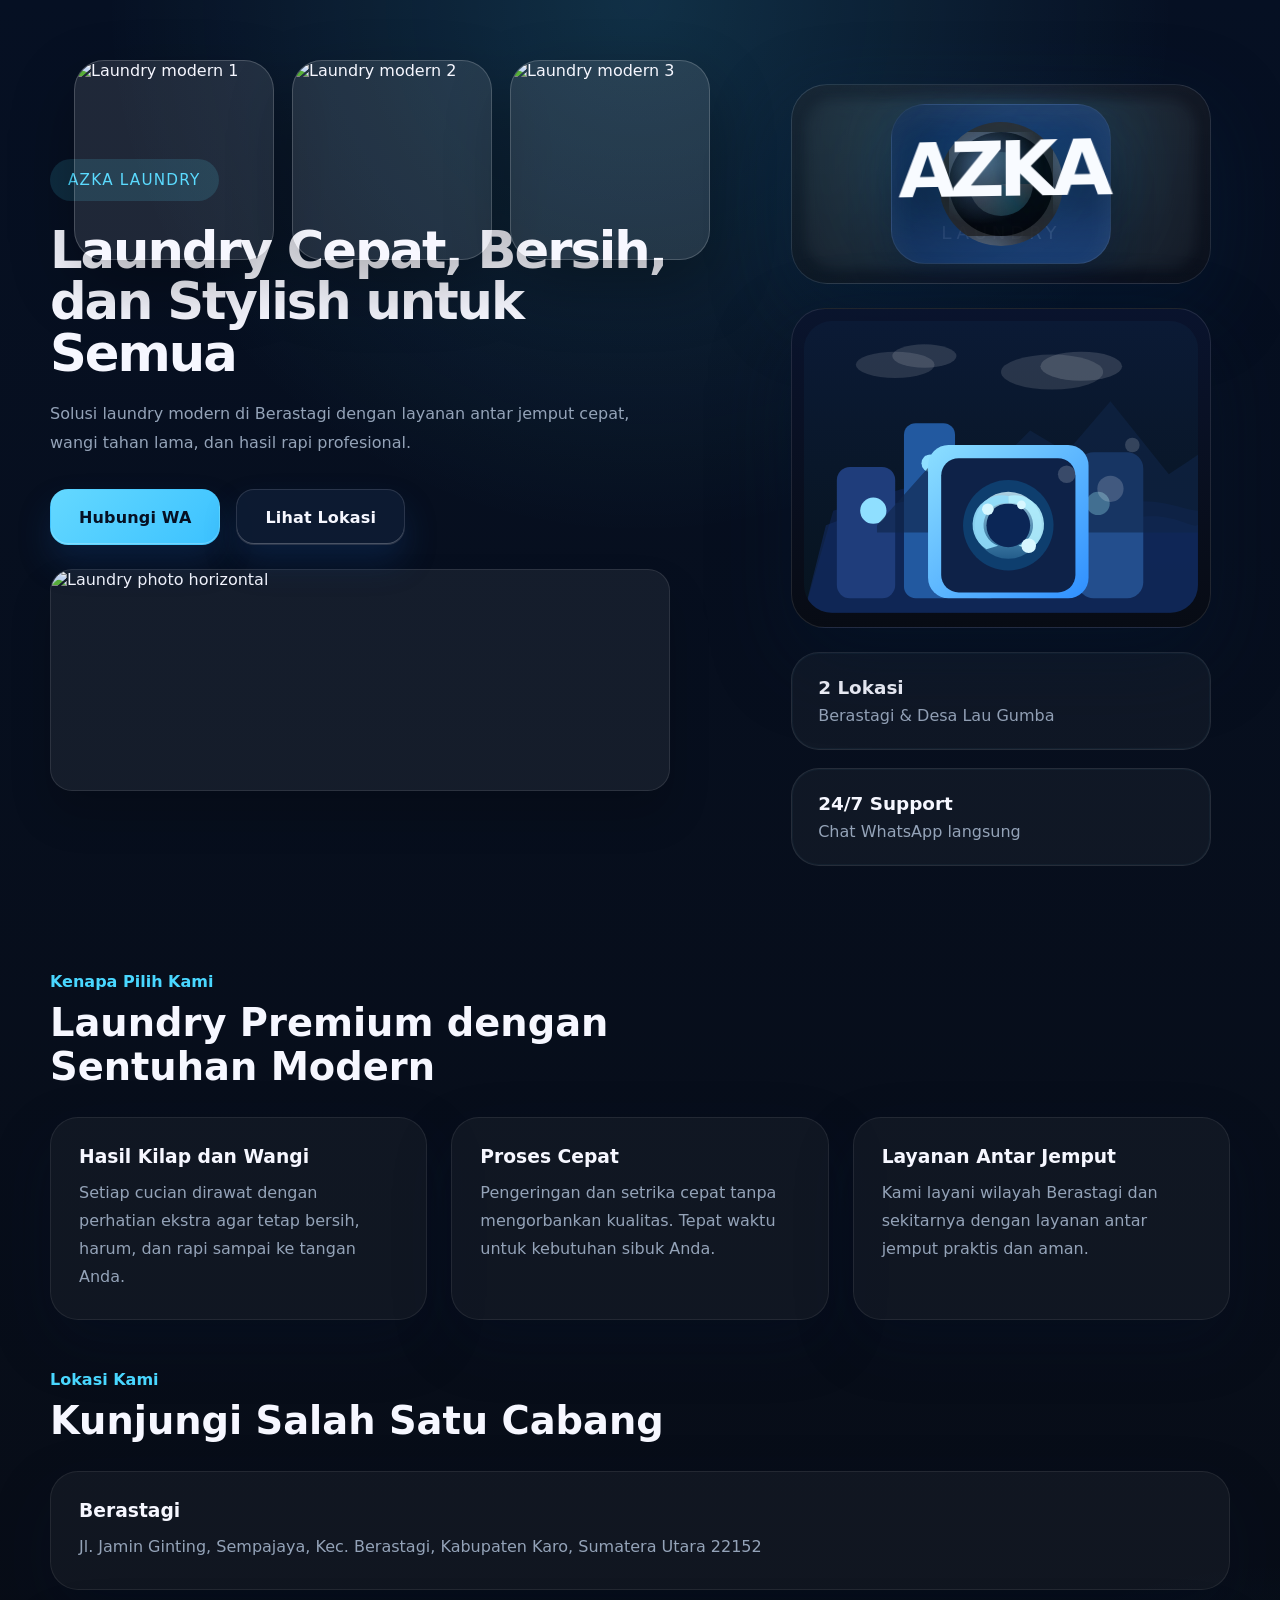
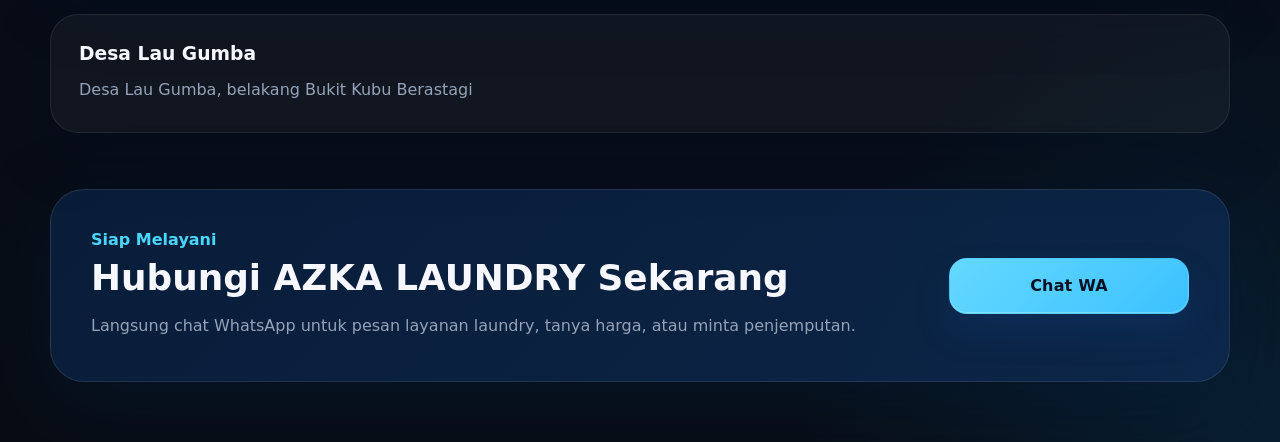
==== index.html @ 514973e2 "Add files via upload" ====
<!DOCTYPE html>
<html lang="id">
<head>
  <meta charset="UTF-8" />
  <meta name="viewport" content="width=device-width, initial-scale=1.0" />
  <title>AZKA LAUNDRY</title>
  <link rel="stylesheet" href="styles.css" />
</head>
<body>
  <div class="page-shell">
    <header class="hero">
      <div class="hero-gallery">
        <div class="hero-image-card"><img src="https://imagizer.imageshack.com/img921/287/MoQS7V.png" alt="Laundry modern 1" /></div>
        <div class="hero-image-card"><img src="https://imagizer.imageshack.com/img922/8154/71QKGh.png" alt="Laundry modern 2" /></div>
        <div class="hero-image-card"><img src="https://imagizer.imageshack.com/img924/463/6FRVJ6.png" alt="Laundry modern 3" /></div>
      </div>
      <div class="hero-grid">
        <div class="hero-copy">
          <div class="badge">AZKA LAUNDRY</div>
          <h1>Laundry Cepat, Bersih, dan Stylish untuk Semua</h1>
          <p>Solusi laundry modern di Berastagi dengan layanan antar jemput cepat, wangi tahan lama, dan hasil rapi profesional.</p>
          <div class="hero-actions">
            <a class="btn btn-primary btn-3d" href="https://wa.me/6282171136674?text=Halo%20AZKA%20Laundry,%20saya%20ingin%20tanya%20tentang%20layanan%20laundry." target="_blank" rel="noreferrer">Hubungi WA</a>
            <a class="btn btn-secondary btn-3d" href="#lokasi">Lihat Lokasi</a>
          </div>
          <div class="hero-photo-strip">
            <div class="photo-card photo-card-wide"><img src="https://imagizer.imageshack.com/img923/2279/nuAfFL.png" alt="Laundry photo horizontal" /></div>
          </div>
        </div>
        <div class="hero-visual">
          <div class="logo-card">
            <div class="logo-background">
              <div class="machine-front"></div>
              <div class="machine-window">
                <div class="machine-spin"></div>
              </div>
            </div>
            <div class="logo-3d">AZKA</div>
            <div class="logo-subtitle">LAUNDRY</div>
          </div>

          <div class="hero-artboard">
            <svg class="hero-illustration" viewBox="0 0 540 400" aria-labelledby="ilustrasiTitle" role="img">
              <title id="ilustrasiTitle">Ilustrasi laundry modern dengan kota Berastagi</title>
              <defs>
                <linearGradient id="skyGradient" x1="0" y1="0" x2="0" y2="1">
                  <stop offset="0%" stop-color="#0b1a35" />
                  <stop offset="100%" stop-color="#07141f" />
                </linearGradient>
                <linearGradient id="washerGradient" x1="0" y1="0" x2="1" y2="1">
                  <stop offset="0%" stop-color="#8cdfff" />
                  <stop offset="100%" stop-color="#2f8fff" />
                </linearGradient>
                <linearGradient id="windowGlow" x1="0" y1="0" x2="0" y2="1">
                  <stop offset="0%" stop-color="#d8f7ff" stop-opacity="0.8" />
                  <stop offset="100%" stop-color="#7ad9ff" stop-opacity="0.2" />
                </linearGradient>
              </defs>
              <rect x="0" y="0" width="540" height="400" rx="30" fill="url(#skyGradient)" />
              <g filter="url(#blur)">
                <path d="M40 260 C110 240 170 210 240 220 C310 230 360 260 430 250 C490 240 520 260 540 260 L540 400 L0 400 Z" fill="rgba(14, 34, 76, 0.75)" />
                <path d="M30 280 C110 250 190 230 260 240 C330 250 390 280 452 270 C504 260 530 285 540 280 L540 400 L0 400 Z" fill="rgba(20, 46, 103, 0.55)" />
              </g>
              <g transform="translate(45 140)">
                <rect x="0" y="60" width="80" height="180" rx="18" fill="#1f3d7b" />
                <rect x="92" y="0" width="70" height="240" rx="16" fill="#2259a0" />
                <rect x="178" y="40" width="48" height="200" rx="16" fill="#1d4e92" />
                <rect x="240" y="90" width="78" height="150" rx="20" fill="#172f6d" />
                <rect x="330" y="40" width="90" height="200" rx="22" fill="#234e8d" />
                <circle cx="50" cy="120" r="18" fill="#8fdfff" />
                <circle cx="128" cy="55" r="12" fill="#8fdfff" />
                <circle cx="196" cy="95" r="14" fill="#8fdfff" />
                <circle cx="358" cy="110" r="16" fill="#8fdfff" />
              </g>
              <g transform="translate(100 70)">
                <path d="M0 210 L80 120 L130 160 L210 80 L260 110 L320 40 L400 140 L460 100 L540 160 L540 220 L0 220 Z" fill="#0f2649" opacity="0.6" />
              </g>
              <g class="washer-group" transform="translate(170 170)">
                <rect x="0" y="0" width="220" height="210" rx="28" fill="url(#washerGradient)" />
                <rect x="18" y="18" width="184" height="184" rx="24" fill="#0e2248" />
                <circle cx="110" cy="110" r="62" fill="#0e3e6e" />
                <circle cx="110" cy="110" r="46" fill="url(#windowGlow)" />
                <circle cx="110" cy="110" r="30" fill="#0b2656" />
                <path d="M110 80 A30 30 0 0 1 124 138 L140 143 A40 40 0 0 0 110 70 Z" fill="#b2f0ff" opacity="0.9" />
                <path d="M110 80 A30 30 0 0 0 96 138 L80 143 A40 40 0 0 1 110 70 Z" fill="#93defc" opacity="0.9" />
                <circle cx="82" cy="88" r="8" fill="#d8f7ff" />
                <circle cx="138" cy="138" r="10" fill="#d8f7ff" />
                <circle cx="128" cy="82" r="6" fill="#d8f7ff" />
              </g>
              <g class="bubble-group">
                <circle cx="420" cy="230" r="18" fill="rgba(255,255,255,0.18)" />
                <circle cx="360" cy="210" r="12" fill="rgba(255,255,255,0.18)" />
                <circle cx="450" cy="170" r="10" fill="rgba(255,255,255,0.16)" />
              </g>
              <g class="cloud-group">
                <ellipse cx="340" cy="70" rx="70" ry="24" fill="rgba(255,255,255,0.12)" />
                <ellipse cx="380" cy="62" rx="56" ry="20" fill="rgba(255,255,255,0.14)" />
                <ellipse cx="125" cy="60" rx="54" ry="18" fill="rgba(255,255,255,0.12)" />
                <ellipse cx="165" cy="48" rx="44" ry="16" fill="rgba(255,255,255,0.13)" />
              </g>
            </svg>
          </div>

          <div class="hero-stats">
            <div>
              <h3>2 Lokasi</h3>
              <p>Berastagi & Desa Lau Gumba</p>
            </div>
            <div>
              <h3>24/7 Support</h3>
              <p>Chat WhatsApp langsung</p>
            </div>
          </div>
        </div>
      </div>
    </header>

    <section class="features">
      <div class="section-heading">
        <span>Kenapa Pilih Kami</span>
        <h2>Laundry Premium dengan Sentuhan Modern</h2>
      </div>
      <div class="feature-grid">
        <article class="feature-card">
          <h3>Hasil Kilap dan Wangi</h3>
          <p>Setiap cucian dirawat dengan perhatian ekstra agar tetap bersih, harum, dan rapi sampai ke tangan Anda.</p>
        </article>
        <article class="feature-card">
          <h3>Proses Cepat</h3>
          <p>Pengeringan dan setrika cepat tanpa mengorbankan kualitas. Tepat waktu untuk kebutuhan sibuk Anda.</p>
        </article>
        <article class="feature-card">
          <h3>Layanan Antar Jemput</h3>
          <p>Kami layani wilayah Berastagi dan sekitarnya dengan layanan antar jemput praktis dan aman.</p>
        </article>
      </div>
    </section>

    <section class="locations" id="lokasi">
      <div class="section-heading">
        <span>Lokasi Kami</span>
        <h2>Kunjungi Salah Satu Cabang</h2>
      </div>
      <div class="location-grid">
        <div class="location-card">
          <h3>Berastagi</h3>
          <p>Jl. Jamin Ginting, Sempajaya, Kec. Berastagi, Kabupaten Karo, Sumatera Utara 22152</p>
        </div>
        <div class="location-card">
          <h3>Desa Lau Gumba</h3>
          <p>Desa Lau Gumba, belakang Bukit Kubu Berastagi</p>
        </div>
      </div>
    </section>

    <section class="contact-panel">
      <div class="contact-copy">
        <span>Siap Melayani</span>
        <h2>Hubungi AZKA LAUNDRY Sekarang</h2>
        <p>Langsung chat WhatsApp untuk pesan layanan laundry, tanya harga, atau minta penjemputan.</p>
      </div>
      <a class="btn btn-primary btn-3d btn-large" href="https://wa.me/6282171136674?text=Halo%20AZKA%20Laundry,%20saya%20ingin%20pesan%20layanan%20laundry." target="_blank" rel="noreferrer">Chat WA</a>
    </section>
  </div>
</body>
</html>
---- styles.css ----
:root {
  color-scheme: dark;
  --bg: #080c14;
  --surface: rgba(18, 26, 40, 0.96);
  --surface-strong: #101828;
  --border: rgba(255, 255, 255, 0.08);
  --text: #f6f7ff;
  --muted: #94a3b8;
  --accent: #49d7ff;
  --accent-strong: #64d8ff;
  --accent-soft: rgba(73, 215, 255, 0.16);
  --shadow: 0 25px 80px rgba(3, 34, 66, 0.35);
}

* {
  box-sizing: border-box;
}

html, body {
  margin: 0;
  min-height: 100%;
  font-family: Inter, system-ui, -apple-system, BlinkMacSystemFont, "Segoe UI", sans-serif;
  background: radial-gradient(circle at top, rgba(73, 215, 255, 0.16), transparent 25%),
    radial-gradient(circle at bottom right, rgba(9, 166, 255, 0.12), transparent 20%),
    linear-gradient(180deg, #061023 0%, #080c14 100%);
  color: var(--text);
  position: relative;
  overflow-x: hidden;
}

body::before {
  content: "";
  position: fixed;
  inset: 0;
  background: radial-gradient(circle at 20% 20%, rgba(82, 195, 255, 0.18), transparent 22%),
    radial-gradient(circle at 80% 15%, rgba(78, 153, 255, 0.12), transparent 18%),
    radial-gradient(circle at 50% 70%, rgba(58, 132, 255, 0.14), transparent 24%);
  opacity: 0.9;
  pointer-events: none;
  animation: backgroundGlow 18s linear infinite;
  z-index: -1;
}

body::after {
  content: "";
  position: fixed;
  inset: 0;
  background-image: radial-gradient(circle at 25% 30%, rgba(255, 255, 255, 0.04), transparent 10%),
    radial-gradient(circle at 70% 40%, rgba(255, 255, 255, 0.03), transparent 9%),
    radial-gradient(circle at 35% 75%, rgba(255, 255, 255, 0.05), transparent 12%);
  opacity: 0.7;
  pointer-events: none;
  animation: backgroundDrift 25s ease-in-out infinite;
  z-index: -1;
}

button, a {
  font: inherit;
}

a {
  text-decoration: none;
}

.page-shell {
  width: min(1180px, calc(100% - 40px));
  margin: 0 auto;
  padding: 36px 0 60px;
}

.hero {
  padding: 48px 0 56px;
  position: relative;
}


.hero-image-card {
  width: 200px;
  aspect-ratio: 1 / 1;
  border-radius: 30px;
  overflow: hidden;
  border: 1px solid rgba(255, 255, 255, 0.18);
  background: rgba(255, 255, 255, 0.1);
  box-shadow: 0 26px 64px rgba(0, 0, 0, 0.30);
}

.hero-image-card img {
  width: 100%;
  height: 100%;
  object-fit: cover;
  display: block;
}

.hero-gallery {
  position: absolute;
  top: 24px;
  left: 24px;
  display: grid;
  grid-template-columns: repeat(3, minmax(0, 200px));
  gap: 18px;
  z-index: 1;
}

.hero-grid {
  display: grid;
  grid-template-columns: minmax(0, 1.2fr) minmax(320px, 0.8fr);
  gap: 36px;
  align-items: center;
}

.hero-copy {
  max-width: 620px;
}

.badge {
  display: inline-flex;
  align-items: center;
  gap: 10px;
  padding: 12px 18px;
  border-radius: 999px;
  background: rgba(73, 215, 255, 0.14);
  color: var(--accent);
  font-size: 0.95rem;
  letter-spacing: 0.08em;
  text-transform: uppercase;
}

.hero-copy h1 {
  margin: 24px 0 20px;
  font-size: clamp(2.4rem, 4vw, 4.2rem);
  line-height: 1.01;
  letter-spacing: -0.04em;
}

.hero-copy p {
  margin: 0;
  max-width: 42rem;
  line-height: 1.8;
  color: var(--muted);
}

.hero-actions {
  display: flex;
  flex-wrap: wrap;
  gap: 16px;
  margin-top: 32px;
}

.hero-photo-strip {
  display: grid;
  grid-template-columns: 1fr;
  margin-top: 24px;
}

.photo-card {
  border-radius: 22px;
  overflow: hidden;
  background: rgba(255, 255, 255, 0.06);
  border: 1px solid rgba(255, 255, 255, 0.1);
  box-shadow: 0 24px 40px rgba(0, 0, 0, 0.18);
}

.photo-card img {
  width: 100%;
  height: 220px;
  object-fit: cover;
  display: block;
}

.photo-card-wide {
  width: 100%;
}

.btn {
  display: inline-flex;
  align-items: center;
  justify-content: center;
  min-height: 56px;
  padding: 0 28px;
  border-radius: 18px;
  border: 1px solid transparent;
  font-size: 1rem;
  font-weight: 700;
  letter-spacing: 0.01em;
  transition: transform 180ms ease, box-shadow 180ms ease, background 180ms ease, border-color 180ms ease;
}

.btn-3d {
  position: relative;
  background: linear-gradient(135deg, rgba(73, 215, 255, 0.98), rgba(34, 171, 255, 0.92));
  color: #061023;
  box-shadow: 0 18px 32px rgba(16, 63, 125, 0.3), inset 0 -1px 0 rgba(255, 255, 255, 0.25);
}

.btn-3d::after {
  content: "";
  position: absolute;
  inset: 0;
  border-radius: inherit;
  transform: translateY(6px);
  background: rgba(5, 29, 57, 0.4);
  z-index: -1;
}

.btn:hover {
  transform: translateY(-2px);
}

.btn-primary {
  background: linear-gradient(135deg, #64d8ff, #3cc2ff);
  color: #061023;
}

.btn-secondary {
  background: rgba(15, 29, 54, 0.85);
  color: var(--text);
  border-color: rgba(255, 255, 255, 0.12);
}

.btn-large {
  min-width: 240px;
}

.hero-visual {
  display: grid;
  gap: 24px;
  justify-items: center;
}

.hero-artboard {
  width: min(100%, 420px);
  min-height: 320px;
  padding: 12px;
  border-radius: 34px;
  background: linear-gradient(180deg, rgba(10, 20, 46, 0.96), rgba(8, 12, 20, 0.96));
  border: 1px solid rgba(255, 255, 255, 0.1);
  box-shadow: 0 32px 80px rgba(2, 22, 50, 0.35);
  position: relative;
  overflow: hidden;
}

.hero-illustration {
  width: 100%;
  height: auto;
  display: block;
  border-radius: 28px;
}

.washer-group {
  animation: washerPulse 2.4s ease-in-out infinite;
  transform-origin: center;
}

.bubble-group {
  animation: bubbleFloat 6s ease-in-out infinite;
}

.cloud-group {
  animation: cloudDrift 12s ease-in-out infinite;
}

@keyframes washerPulse {
  0%, 100% { transform: scale(1); }
  50% { transform: scale(1.02); }
}

@keyframes bubbleFloat {
  0%, 100% { transform: translateY(0); opacity: 0.95; }
  50% { transform: translateY(-10px); opacity: 0.7; }
}

@keyframes cloudDrift {
  0% { transform: translateX(0); }
  50% { transform: translateX(16px); }
  100% { transform: translateX(0); }
}

@keyframes backgroundGlow {
  0%, 100% {
    opacity: 0.9;
    transform: scale(1);
  }
  50% {
    opacity: 0.82;
    transform: scale(1.02);
  }
}

@keyframes backgroundDrift {
  0%, 100% {
    transform: translate(0, 0);
  }
  50% {
    transform: translate(-10px, 12px);
  }
}

  .city-scene {
  height: 110px;
  bottom: 144px;
  display: grid;
  align-items: flex-end;
  gap: 12px;
}

.city-building {
  border-radius: 18px 18px 4px 4px;
  background: linear-gradient(180deg, rgba(73, 215, 255, 0.2), rgba(255, 255, 255, 0.08));
  position: relative;
}

.building-1 {
  width: 24%;
  height: 72%;
}

.building-2 {
  width: 18%;
  height: 84%;
}

.building-3 {
  width: 28%;
  height: 62%;
}

.mountain {
  position: absolute;
  left: 10%;
  bottom: -4px;
  width: 80%;
  height: 40px;
  background: radial-gradient(circle at 50% 20%, rgba(66, 95, 210, 0.28), transparent 55%);
  border-radius: 50% 50% 0 0;
}

.cloud {
  position: absolute;
  top: 12px;
  width: 60px;
  height: 30px;
  border-radius: 999px;
  background: rgba(255, 255, 255, 0.12);
  backdrop-filter: blur(6px);
}

.cloud-1 {
  left: 12%;
  animation: floatCloud 10s ease-in-out infinite;
}

.cloud-2 {
  right: 14%;
  width: 72px;
  height: 38px;
  animation: floatCloud 8s ease-in-out infinite reverse;
}

.laundry-room {
  position: absolute;
  inset: auto 18px 18px 18px;
  background: rgba(255, 255, 255, 0.04);
  border: 1px solid rgba(255, 255, 255, 0.08);
  border-radius: 28px;
  padding: 22px;
  box-shadow: inset 0 0 0 1px rgba(73, 215, 255, 0.04);
}

.washer {
  position: relative;
  width: 180px;
  height: 180px;
  margin: 0 auto;
  border-radius: 30px;
  background: linear-gradient(145deg, rgba(68, 152, 255, 0.18), rgba(41, 88, 183, 0.24));
  border: 1px solid rgba(255, 255, 255, 0.12);
  box-shadow: 0 18px 40px rgba(4, 35, 76, 0.3);
}

.washer::before {
  content: "";
  position: absolute;
  inset: 16px;
  border-radius: 28px;
  background: rgba(255, 255, 255, 0.05);
}

.washer-window {
  position: absolute;
  inset: 28px;
  border-radius: 50%;
  background: radial-gradient(circle at 40% 38%, rgba(255, 255, 255, 0.25), rgba(255, 255, 255, 0.08) 45%, rgba(11, 37, 76, 0.75) 60%);
  display: grid;
  place-items: center;
  box-shadow: inset 0 0 0 1px rgba(255, 255, 255, 0.1);
}

.washer-spin {
  width: 64px;
  height: 64px;
  border-radius: 50%;
  background: conic-gradient(from 45deg, rgba(73, 215, 255, 0.68) 0 40%, transparent 40% 100%);
  animation: spin 1.8s linear infinite;
  box-shadow: 0 0 30px rgba(73, 215, 255, 0.24);
}

.laundry-table {
  width: 70%;
  height: 18px;
  margin: 22px auto 0;
  border-radius: 999px;
  background: rgba(255, 255, 255, 0.08);
  box-shadow: 0 8px 18px rgba(0, 0, 0, 0.18);
}

.bubble {
  position: absolute;
  border-radius: 50%;
  background: rgba(255, 255, 255, 0.18);
  backdrop-filter: blur(6px);
  animation: floatBubble 6s ease-in-out infinite;
}

.bubble-1 {
  width: 28px;
  height: 28px;
  left: 20%;
  bottom: 42px;
}

.bubble-2 {
  width: 22px;
  height: 22px;
  right: 24%;
  bottom: 90px;
  animation-delay: 1.4s;
}

.bubble-3 {
  width: 34px;
  height: 34px;
  left: 56%;
  bottom: 130px;
  animation-delay: 2s;
}

@keyframes spin {
  from { transform: rotate(0deg); }
  to { transform: rotate(360deg); }
}

@keyframes floatBubble {
  0%, 100% { transform: translateY(0) scale(1); opacity: 0.9; }
  50% { transform: translateY(-18px) scale(1.08); opacity: 0.6; }
}

@keyframes floatCloud {
  0%, 100% { transform: translateY(0) translateX(0); }
  50% { transform: translateY(-8px) translateX(8px); }
}

.logo-card {
  width: min(100%, 420px);
  padding: 40px;
  border-radius: 36px;
  background: linear-gradient(180deg, rgba(255, 255, 255, 0.08), rgba(255, 255, 255, 0.04));
  border: 1px solid rgba(255, 255, 255, 0.08);
  box-shadow: var(--shadow);
  text-align: center;
  backdrop-filter: blur(16px);
  position: relative;
  overflow: hidden;
}

.logo-background {
  position: absolute;
  inset: 0;
  display: grid;
  place-items: center;
  pointer-events: none;
}

.logo-background::before {
  content: "";
  position: absolute;
  inset: 14px;
  border-radius: 30px;
  background: radial-gradient(circle at 50% 35%, rgba(73, 215, 255, 0.18), rgba(255, 255, 255, 0.06));
  filter: blur(6px);
}

.machine-front {
  position: absolute;
  width: 220px;
  height: 160px;
  border-radius: 34px;
  background: linear-gradient(145deg, rgba(14, 47, 92, 0.95), rgba(34, 81, 155, 0.8));
  border: 1px solid rgba(255, 255, 255, 0.12);
  box-shadow: inset 0 12px 28px rgba(255, 255, 255, 0.08), 0 14px 40px rgba(0, 20, 63, 0.3);
}

.machine-window {
  position: relative;
  width: 124px;
  height: 124px;
  border-radius: 50%;
  background: radial-gradient(circle at 30% 30%, rgba(255, 255, 255, 0.25), rgba(0, 0, 0, 0.85) 60%);
  border: 10px solid rgba(255, 255, 255, 0.16);
  box-shadow: inset 0 5px 22px rgba(0, 0, 0, 0.45);
}

.machine-spin {
  position: absolute;
  inset: 20px;
  border-radius: 50%;
  background: conic-gradient(from 90deg, rgba(255, 255, 255, 0.22), rgba(73, 215, 255, 0.28) 15%, rgba(255, 255, 255, 0.18) 40%, rgba(73, 215, 255, 0.16));
  animation: spin 2s linear infinite;
}

.logo-card::after {
  content: "";
  position: absolute;
  inset: 0;
  background: radial-gradient(circle at 50% 40%, rgba(0, 0, 0, 0.00), rgba(0, 0, 0, 0.32));
  pointer-events: none;
}

.logo-3d {
  position: relative;
  display: inline-block;
  font-size: clamp(3rem, 6vw, 5.5rem);
  font-weight: 900;
  letter-spacing: -0.08em;
  color: #f8fbff;
  text-shadow: 0 20px 40px rgba(0, 0, 0, 0.5), 0 0 75px rgba(73, 215, 255, 0.24);
  transform: perspective(800px) rotateX(8deg) rotateY(-8deg);
  z-index: 2;
}

.logo-subtitle {
  margin-top: 8px;
  font-size: 1.15rem;
  letter-spacing: 0.25em;
  text-transform: uppercase;
  color: rgba(255, 255, 255, 0.76);
}

.hero-stats {
  width: min(100%, 420px);
  display: grid;
  gap: 18px;
}

.hero-stats > div {
  padding: 24px 26px;
  border-radius: 28px;
  background: rgba(255, 255, 255, 0.04);
  border: 1px solid rgba(255, 255, 255, 0.09);
  box-shadow: inset 0 0 0 1px rgba(73, 215, 255, 0.04);
}

.hero-stats h3 {
  margin: 0 0 8px;
  font-size: 1.15rem;
}

.hero-stats p {
  margin: 0;
  color: var(--muted);
}

.section-heading {
  max-width: 720px;
  margin-bottom: 28px;
}

.section-heading span {
  display: inline-block;
  color: var(--accent);
  font-weight: 700;
  margin-bottom: 10px;
}

.section-heading h2 {
  margin: 0;
  font-size: clamp(2rem, 3vw, 2.8rem);
  line-height: 1.15;
}

.features, .locations {
  margin-top: 50px;
}

.feature-grid, .location-grid {
  display: grid;
  gap: 24px;
}

.feature-grid {
  grid-template-columns: repeat(3, minmax(0, 1fr));
}

.feature-card, .location-card {
  padding: 28px;
  border-radius: 28px;
  background: rgba(255, 255, 255, 0.04);
  border: 1px solid rgba(255, 255, 255, 0.08);
  box-shadow: 0 24px 60px rgba(2, 19, 45, 0.22);
}

.feature-card h3,
.location-card h3 {
  margin-top: 0;
  margin-bottom: 12px;
}

.feature-card p,
.location-card p {
  margin: 0;
  line-height: 1.75;
  color: var(--muted);
}

.contact-panel {
  margin-top: 56px;
  padding: 40px;
  border-radius: 34px;
  display: flex;
  align-items: center;
  justify-content: space-between;
  gap: 24px;
  background: linear-gradient(135deg, rgba(9, 30, 58, 0.96), rgba(13, 40, 76, 0.92));
  border: 1px solid rgba(255, 255, 255, 0.1);
  box-shadow: var(--shadow);
}

.contact-copy span {
  display: inline-block;
  color: var(--accent);
  font-weight: 700;
  margin-bottom: 8px;
}

.contact-copy h2 {
  margin: 0 0 14px;
  font-size: clamp(1.8rem, 2.8vw, 2.6rem);
}

.contact-copy p {
  margin: 0;
  line-height: 1.8;
  color: var(--muted);
}

@media (max-width: 980px) {
  .hero-grid {
    grid-template-columns: 1fr;
  }

  .hero-actions {
    justify-content: flex-start;
  }
}

@media (max-width: 720px) {
  .page-shell {
    width: min(100%, calc(100% - 24px));
  }

  .hero {
    padding-top: 30px;
  }

  .features, .locations, .contact-panel {
    margin-top: 40px;
  }

  .feature-grid,
  .location-grid {
    grid-template-columns: 1fr;
  }

  .hero-copy h1 {
    font-size: 2.6rem;
  }

  .contact-panel {
    flex-direction: column;
    align-items: stretch;
  }
}
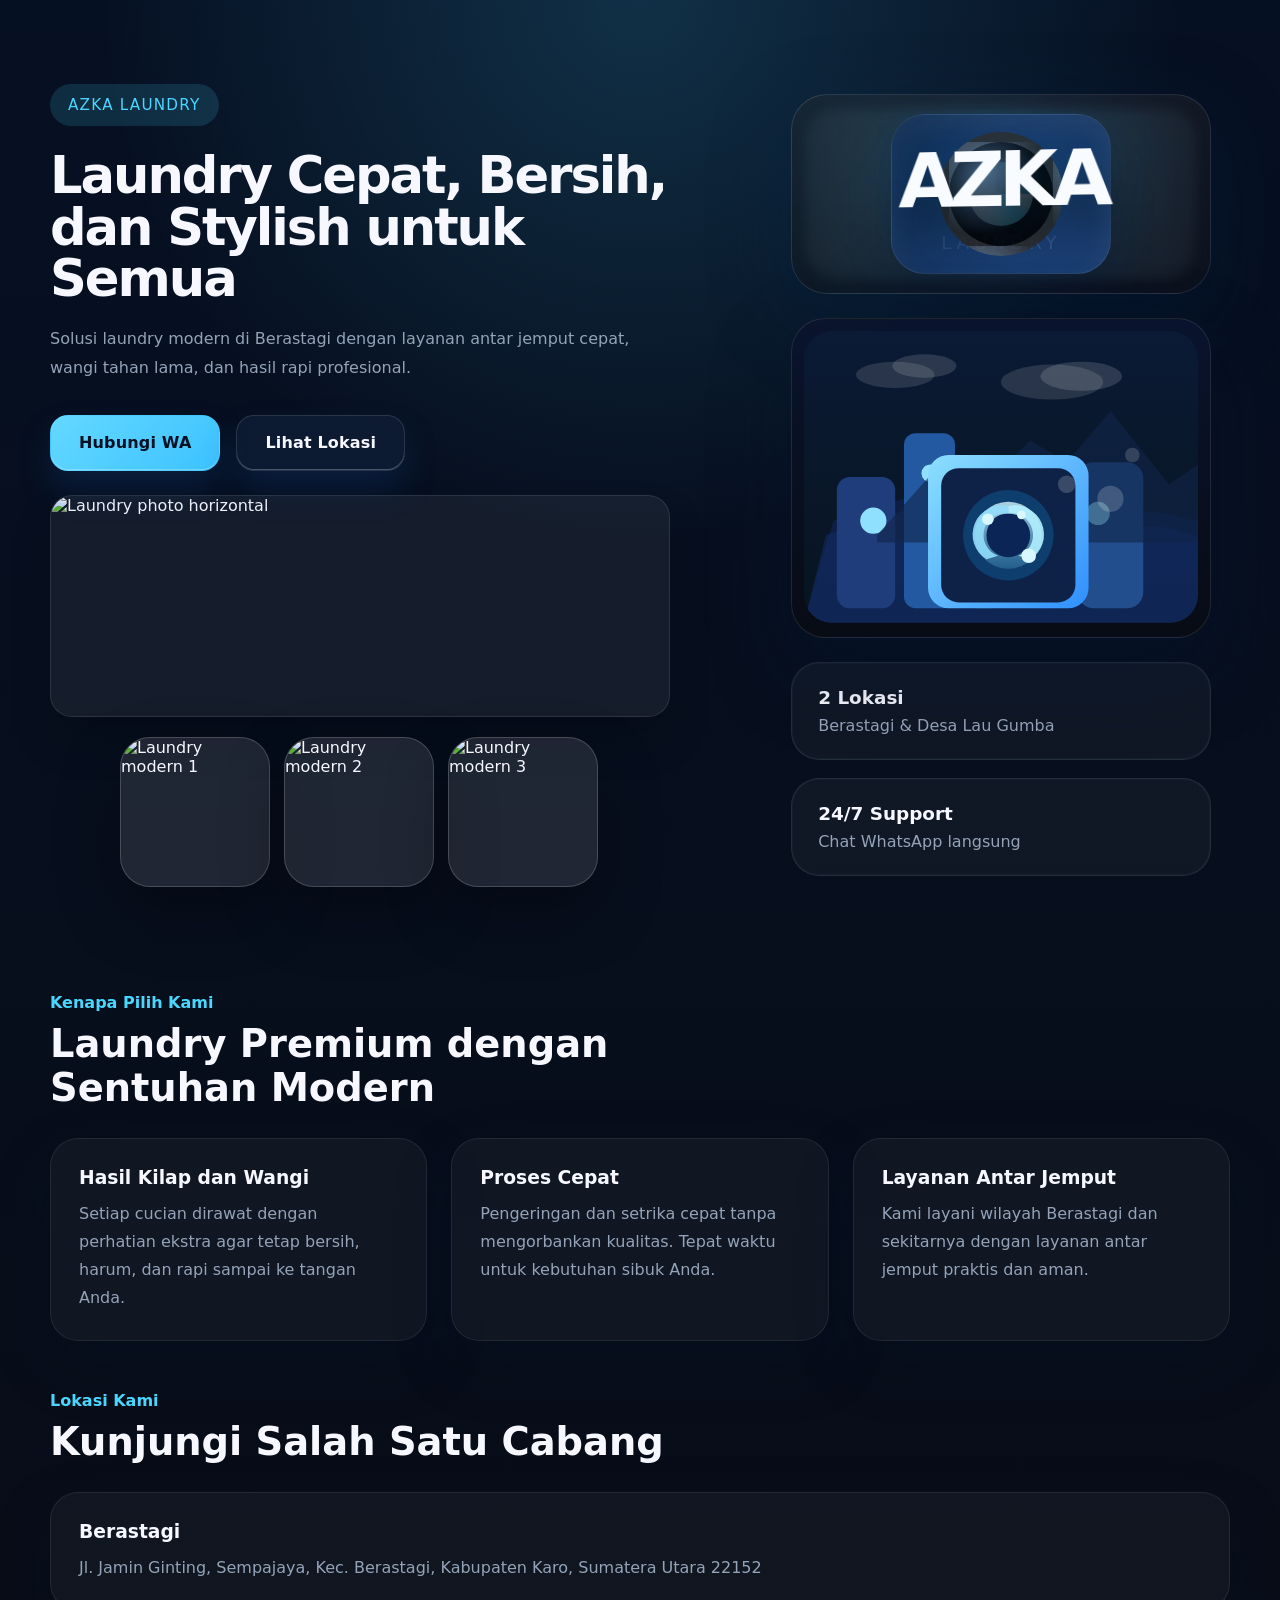
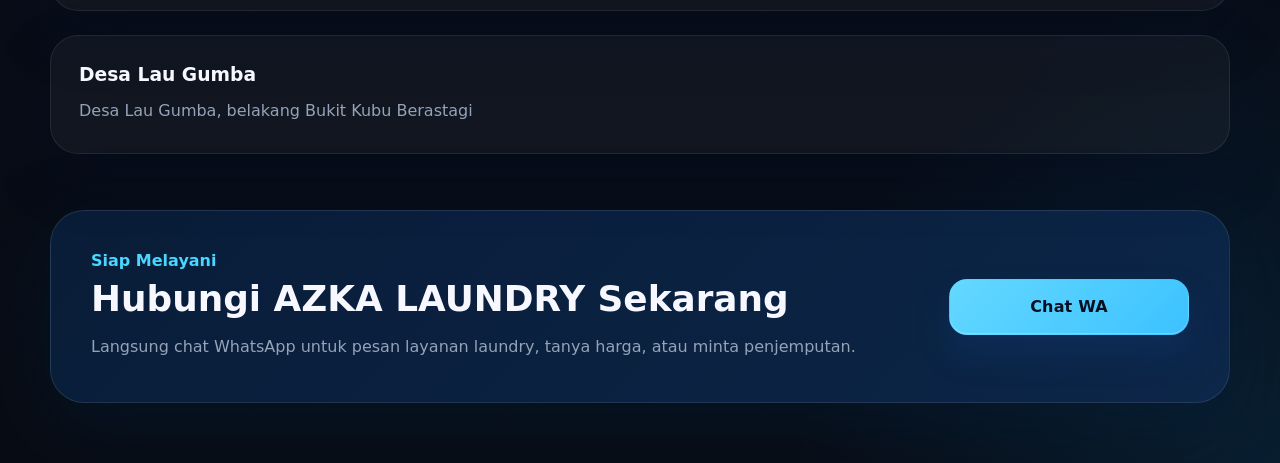
==== commit ba9d8c2d: "Add files via upload" ====
--- a/index.html
+++ b/index.html
@@ -9,11 +9,6 @@
 <body>
   <div class="page-shell">
     <header class="hero">
-      <div class="hero-gallery">
-        <div class="hero-image-card"><img src="https://imagizer.imageshack.com/img921/287/MoQS7V.png" alt="Laundry modern 1" /></div>
-        <div class="hero-image-card"><img src="https://imagizer.imageshack.com/img922/8154/71QKGh.png" alt="Laundry modern 2" /></div>
-        <div class="hero-image-card"><img src="https://imagizer.imageshack.com/img924/463/6FRVJ6.png" alt="Laundry modern 3" /></div>
-      </div>
       <div class="hero-grid">
         <div class="hero-copy">
           <div class="badge">AZKA LAUNDRY</div>
@@ -25,6 +20,11 @@
           </div>
           <div class="hero-photo-strip">
             <div class="photo-card photo-card-wide"><img src="https://imagizer.imageshack.com/img923/2279/nuAfFL.png" alt="Laundry photo horizontal" /></div>
+          </div>
+          <div class="hero-gallery">
+            <div class="hero-image-card"><img src="https://imagizer.imageshack.com/img921/287/MoQS7V.png" alt="Laundry modern 1" /></div>
+            <div class="hero-image-card"><img src="https://imagizer.imageshack.com/img922/8154/71QKGh.png" alt="Laundry modern 2" /></div>
+            <div class="hero-image-card"><img src="https://imagizer.imageshack.com/img924/463/6FRVJ6.png" alt="Laundry modern 3" /></div>
           </div>
         </div>
         <div class="hero-visual">
--- a/styles.css
+++ b/styles.css
@@ -75,7 +75,7 @@
 
 
 .hero-image-card {
-  width: 200px;
+  width: 150px;
   aspect-ratio: 1 / 1;
   border-radius: 30px;
   overflow: hidden;
@@ -92,13 +92,11 @@
 }
 
 .hero-gallery {
-  position: absolute;
-  top: 24px;
-  left: 24px;
-  display: grid;
-  grid-template-columns: repeat(3, minmax(0, 200px));
-  gap: 18px;
-  z-index: 1;
+  display: grid;
+  width: min(100%, 480px);
+  grid-template-columns: repeat(3, minmax(0, 150px));
+  gap: 14px;
+  margin: 20px auto 0;
 }
 
 .hero-grid {
@@ -653,6 +651,22 @@
 }
 
 @media (max-width: 980px) {
+  .hero-gallery {
+    width: 100%;
+    grid-template-columns: repeat(3, minmax(0, 112px));
+    gap: 10px;
+    margin-top: 18px;
+  }
+
+  .hero-image-card {
+    width: 112px;
+    min-width: 112px;
+  }
+
+  .hero {
+    padding-top: 48px;
+  }
+
   .hero-grid {
     grid-template-columns: 1fr;
   }
@@ -663,6 +677,22 @@
 }
 
 @media (max-width: 720px) {
+  .hero-gallery {
+    width: 100%;
+    grid-template-columns: repeat(3, minmax(0, 96px));
+    gap: 8px;
+    margin-top: 16px;
+  }
+
+  .hero-image-card {
+    width: 96px;
+    min-width: 96px;
+  }
+
+  .hero {
+    padding-top: 30px;
+  }
+
   .page-shell {
     width: min(100%, calc(100% - 24px));
   }
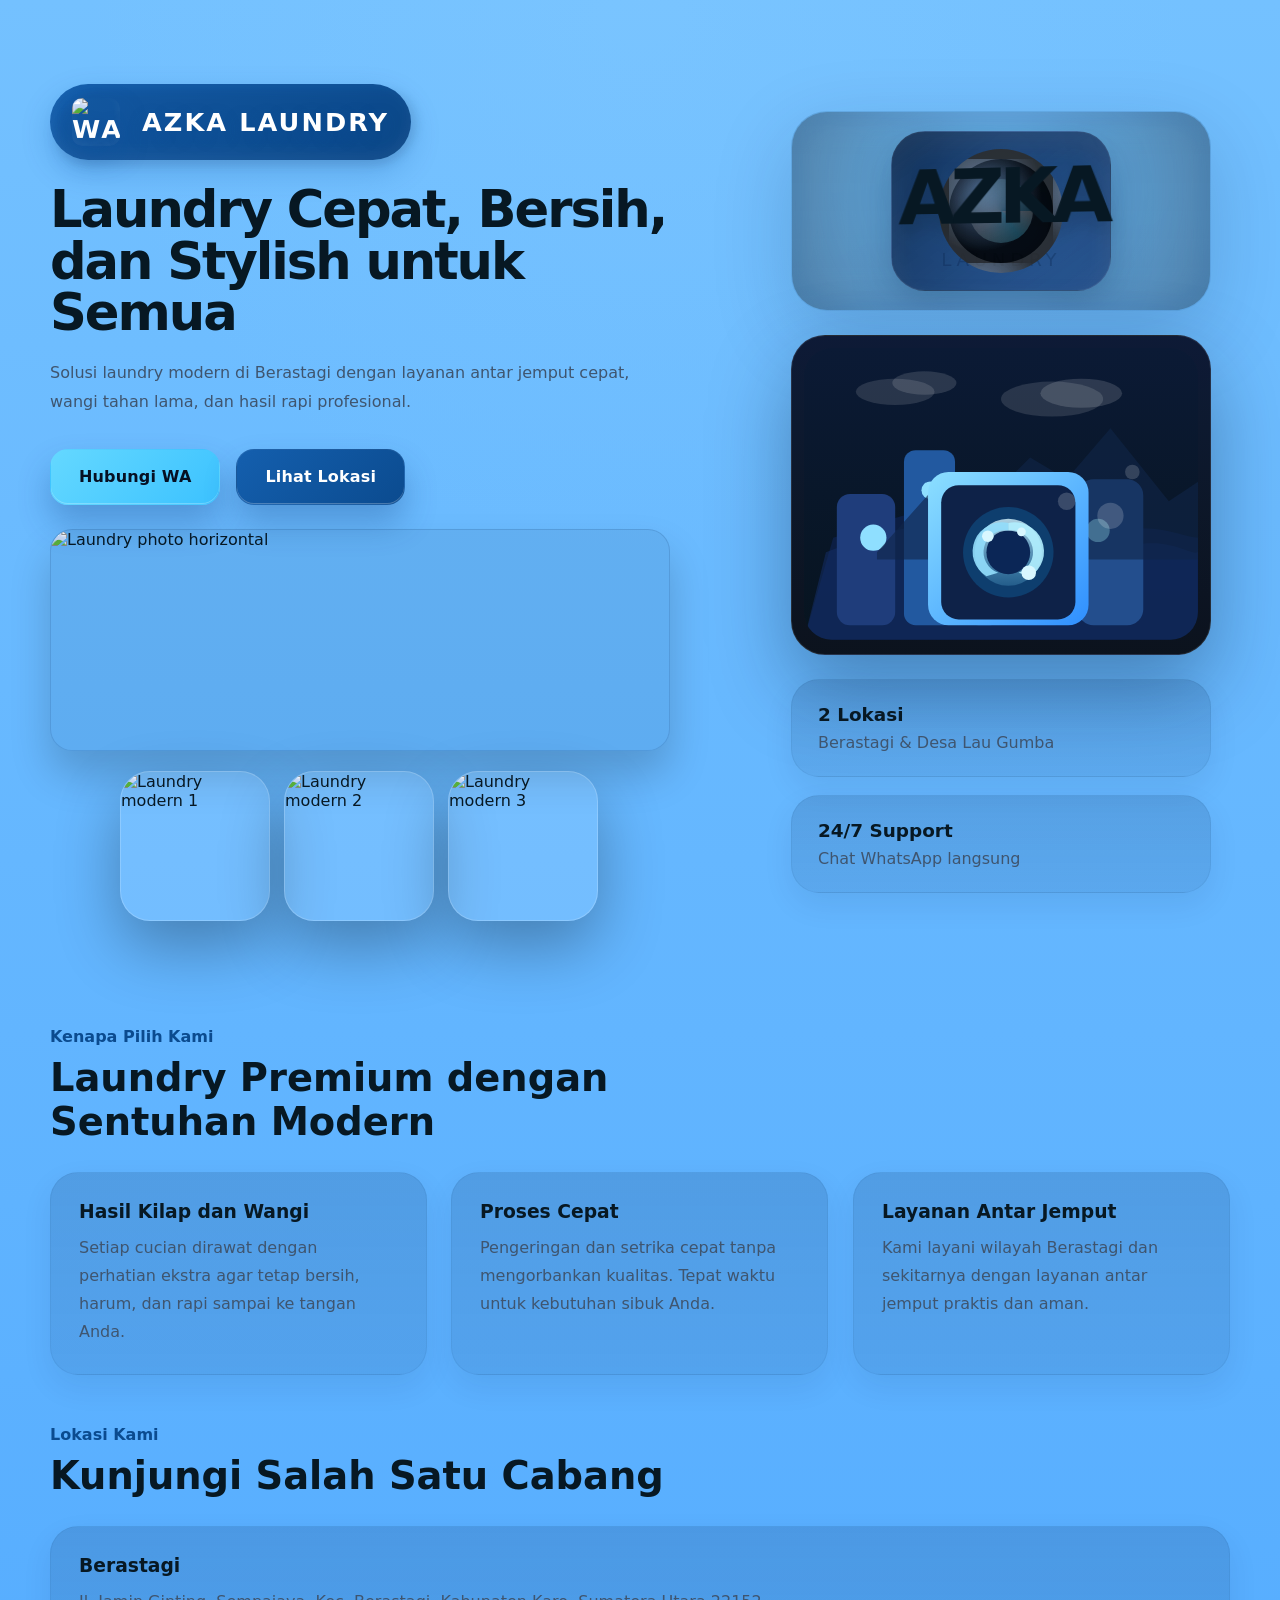
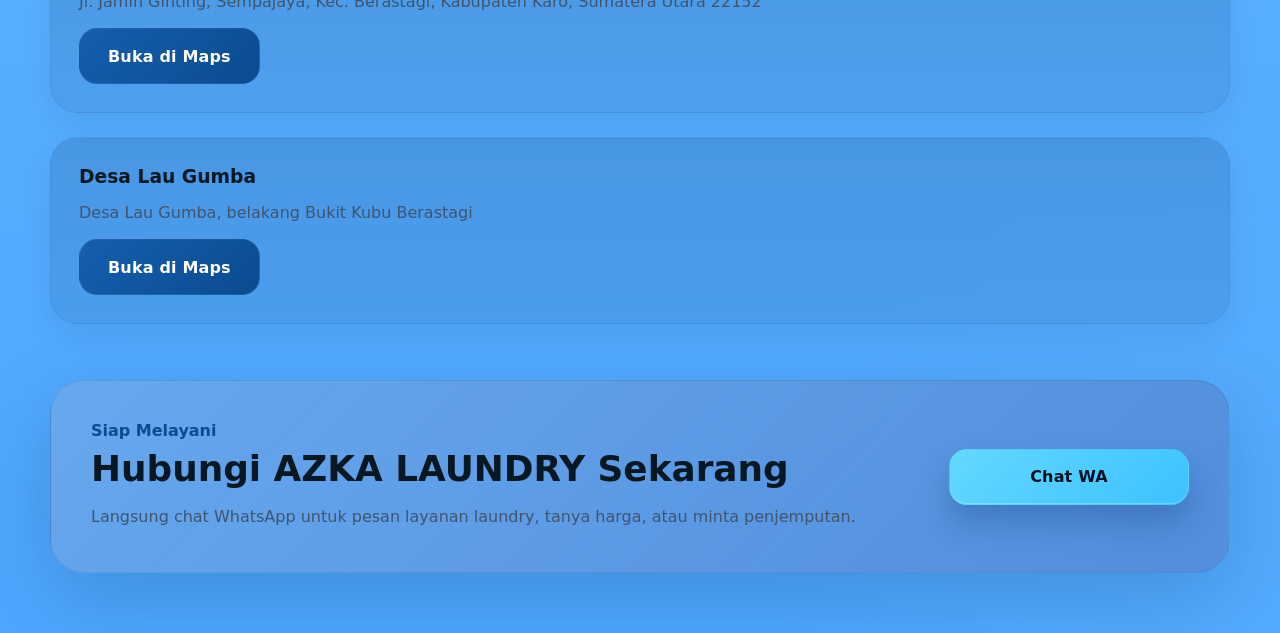
==== commit 170557d0: "Add files via upload" ====
--- a/index.html
+++ b/index.html
@@ -11,7 +11,10 @@
     <header class="hero">
       <div class="hero-grid">
         <div class="hero-copy">
-          <div class="badge">AZKA LAUNDRY</div>
+          <div class="badge">
+            <img class="badge-icon" src="https://imagizer.imageshack.com/img924/1782/C81PBy.png" alt="Washing machine photo (PNG)" />
+            <span>AZKA LAUNDRY</span>
+          </div>
           <h1>Laundry Cepat, Bersih, dan Stylish untuk Semua</h1>
           <p>Solusi laundry modern di Berastagi dengan layanan antar jemput cepat, wangi tahan lama, dan hasil rapi profesional.</p>
           <div class="hero-actions">
@@ -145,10 +148,16 @@
         <div class="location-card">
           <h3>Berastagi</h3>
           <p>Jl. Jamin Ginting, Sempajaya, Kec. Berastagi, Kabupaten Karo, Sumatera Utara 22152</p>
+          <div class="location-actions">
+            <a class="btn btn-secondary" href="https://www.google.com/search?sca_esv=545a1b24d23e7d65&sxsrf=APpeQnvfBAMRIjIu_HGe_LIWvN3EwF1XNw:1783665441059&q=azka+laundry+lau+gumba+berastagi&source=lnms&fbs=[base64]&sa=X&ved=2ahUKEwjTpIzIv8eVAxXizjgGHYsIIigQ0pQJegQIChAB&biw=1366&bih=641&dpr=1&zx=1783665445223" target="_blank" rel="noopener">Buka di Maps</a>
+          </div>
         </div>
         <div class="location-card">
           <h3>Desa Lau Gumba</h3>
           <p>Desa Lau Gumba, belakang Bukit Kubu Berastagi</p>
+          <div class="location-actions">
+            <a class="btn btn-secondary" href="https://www.google.com/maps/search/?api=1&query=Desa+Lau+Gumba,+Berastagi" target="_blank" rel="noopener">Buka di Maps</a>
+          </div>
         </div>
       </div>
     </section>
@@ -162,5 +171,32 @@
       <a class="btn btn-primary btn-3d btn-large" href="https://wa.me/6282171136674?text=Halo%20AZKA%20Laundry,%20saya%20ingin%20pesan%20layanan%20laundry." target="_blank" rel="noreferrer">Chat WA</a>
     </section>
   </div>
+</div>
+
+  <script>
+    (function(){
+      const items = document.querySelectorAll('.feature-card, .location-card, .hero-stats > div');
+      if (!items.length) return;
+
+      items.forEach(el => {
+        el.addEventListener('mousemove', e => {
+          const rect = el.getBoundingClientRect();
+          const x = e.clientX - rect.left;
+          const y = e.clientY - rect.top;
+          const cx = rect.width / 2;
+          const cy = rect.height / 2;
+          const dx = (x - cx) / cx; // -1 .. 1
+          const dy = (y - cy) / cy; // -1 .. 1
+          const rotateX = (dy * 6).toFixed(2);
+          const rotateY = (-dx * 8).toFixed(2);
+          el.style.transform = `perspective(900px) rotateX(${rotateX}deg) rotateY(${rotateY}deg) translateZ(6px)`;
+        });
+
+        el.addEventListener('mouseleave', () => {
+          el.style.transform = '';
+        });
+      });
+    })();
+  </script>
 </body>
 </html>
--- a/styles.css
+++ b/styles.css
@@ -1,15 +1,15 @@
 :root {
-  color-scheme: dark;
-  --bg: #080c14;
-  --surface: rgba(18, 26, 40, 0.96);
-  --surface-strong: #101828;
-  --border: rgba(255, 255, 255, 0.08);
-  --text: #f6f7ff;
-  --muted: #94a3b8;
-  --accent: #49d7ff;
-  --accent-strong: #64d8ff;
-  --accent-soft: rgba(73, 215, 255, 0.16);
-  --shadow: 0 25px 80px rgba(3, 34, 66, 0.35);
+  color-scheme: light;
+  --bg: #dbeeff;
+  --surface: rgba(8, 40, 85, 0.10);
+  --surface-strong: rgba(8, 40, 85, 0.16);
+  --border: rgba(6, 34, 68, 0.16);
+  --text: #071823;
+  --muted: #3f556f;
+  --accent: #0b4b8f;
+  --accent-strong: #145fae;
+  --accent-soft: rgba(11, 75, 150, 0.18);
+  --shadow: 0 25px 80px rgba(7, 27, 60, 0.18);
 }
 
 * {
@@ -20,9 +20,9 @@
   margin: 0;
   min-height: 100%;
   font-family: Inter, system-ui, -apple-system, BlinkMacSystemFont, "Segoe UI", sans-serif;
-  background: radial-gradient(circle at top, rgba(73, 215, 255, 0.16), transparent 25%),
-    radial-gradient(circle at bottom right, rgba(9, 166, 255, 0.12), transparent 20%),
-    linear-gradient(180deg, #061023 0%, #080c14 100%);
+  background: radial-gradient(circle at top, rgba(145, 210, 255, 0.18), transparent 24%),
+    radial-gradient(circle at bottom right, rgba(125, 200, 255, 0.14), transparent 20%),
+    linear-gradient(180deg, #74c1ff 0%, #4da7ff 100%);
   color: var(--text);
   position: relative;
   overflow-x: hidden;
@@ -32,9 +32,9 @@
   content: "";
   position: fixed;
   inset: 0;
-  background: radial-gradient(circle at 20% 20%, rgba(82, 195, 255, 0.18), transparent 22%),
-    radial-gradient(circle at 80% 15%, rgba(78, 153, 255, 0.12), transparent 18%),
-    radial-gradient(circle at 50% 70%, rgba(58, 132, 255, 0.14), transparent 24%);
+  background: radial-gradient(circle at 20% 20%, rgba(165, 230, 255, 0.22), transparent 22%),
+    radial-gradient(circle at 80% 15%, rgba(135, 190, 255, 0.18), transparent 18%),
+    radial-gradient(circle at 50% 70%, rgba(110, 170, 255, 0.16), transparent 24%);
   opacity: 0.9;
   pointer-events: none;
   animation: backgroundGlow 18s linear infinite;
@@ -45,10 +45,10 @@
   content: "";
   position: fixed;
   inset: 0;
-  background-image: radial-gradient(circle at 25% 30%, rgba(255, 255, 255, 0.04), transparent 10%),
-    radial-gradient(circle at 70% 40%, rgba(255, 255, 255, 0.03), transparent 9%),
-    radial-gradient(circle at 35% 75%, rgba(255, 255, 255, 0.05), transparent 12%);
-  opacity: 0.7;
+  background-image: radial-gradient(circle at 25% 30%, rgba(255, 255, 255, 0.05), transparent 10%),
+    radial-gradient(circle at 70% 40%, rgba(240, 250, 255, 0.04), transparent 9%),
+    radial-gradient(circle at 35% 75%, rgba(245, 255, 255, 0.06), transparent 12%);
+  opacity: 0.75;
   pointer-events: none;
   animation: backgroundDrift 25s ease-in-out infinite;
   z-index: -1;
@@ -113,14 +113,59 @@
 .badge {
   display: inline-flex;
   align-items: center;
-  gap: 10px;
-  padding: 12px 18px;
+  gap: 12px;
+  padding: 14px 22px;
   border-radius: 999px;
-  background: rgba(73, 215, 255, 0.14);
-  color: var(--accent);
-  font-size: 0.95rem;
+  background: linear-gradient(135deg, var(--accent-strong), var(--accent));
+  color: #ffffff;
+  font-size: clamp(1.1rem, 2.6vw, 1.6rem);
+  font-weight: 800;
   letter-spacing: 0.08em;
   text-transform: uppercase;
+  position: relative;
+  box-shadow: 0 12px 30px rgba(11, 75, 150, 0.22), inset 0 -6px 18px rgba(255,255,255,0.06);
+  text-shadow: 0 6px 18px rgba(11, 75, 150, 0.28);
+  transform: translateZ(8px);
+}
+
+.badge-icon {
+  width: 48px;
+  height: 48px;
+  flex-shrink: 0;
+  border-radius: 10px;
+  margin-right: 10px;
+  box-shadow: 0 12px 28px rgba(11,75,150,0.28), inset 0 -6px 12px rgba(255,255,255,0.06);
+  transform: translateZ(12px) rotateX(6deg);
+  transition: transform 280ms cubic-bezier(.2,.9,.2,1), box-shadow 280ms ease;
+}
+
+.badge:hover .badge-icon {
+  transform: translateZ(18px) rotateX(8deg) rotateY(-6deg);
+  box-shadow: 0 30px 80px rgba(11,75,150,0.34), inset 0 -6px 18px rgba(255,255,255,0.08);
+}
+
+.badge span {
+  display: inline-block;
+  vertical-align: middle;
+}
+
+.badge::after {
+  content: "";
+  position: absolute;
+  left: 6px;
+  top: 6px;
+  right: -6px;
+  bottom: -6px;
+  background: rgba(8, 40, 85, 0.12);
+  border-radius: inherit;
+  z-index: -1;
+  transform: skewX(-8deg);
+  filter: blur(4px);
+}
+
+.badge:hover {
+  transform: translateY(-6px) perspective(900px) rotateX(6deg);
+  box-shadow: 0 28px 70px rgba(11, 75, 150, 0.28), inset 0 -6px 18px rgba(255,255,255,0.08);
 }
 
 .hero-copy h1 {
@@ -153,8 +198,8 @@
 .photo-card {
   border-radius: 22px;
   overflow: hidden;
-  background: rgba(255, 255, 255, 0.06);
-  border: 1px solid rgba(255, 255, 255, 0.1);
+  background: rgba(8, 40, 85, 0.08);
+  border: 1px solid rgba(8, 40, 85, 0.14);
   box-shadow: 0 24px 40px rgba(0, 0, 0, 0.18);
 }
 
@@ -210,9 +255,9 @@
 }
 
 .btn-secondary {
-  background: rgba(15, 29, 54, 0.85);
-  color: var(--text);
-  border-color: rgba(255, 255, 255, 0.12);
+  background: linear-gradient(135deg, var(--accent-strong), var(--accent));
+  color: #ffffff;
+  border-color: rgba(255, 255, 255, 0.06);
 }
 
 .btn-large {
@@ -461,8 +506,8 @@
   width: min(100%, 420px);
   padding: 40px;
   border-radius: 36px;
-  background: linear-gradient(180deg, rgba(255, 255, 255, 0.08), rgba(255, 255, 255, 0.04));
-  border: 1px solid rgba(255, 255, 255, 0.08);
+  background: linear-gradient(180deg, rgba(8, 40, 85, 0.08), rgba(8, 40, 85, 0.05));
+  border: 1px solid rgba(8, 40, 85, 0.12);
   box-shadow: var(--shadow);
   text-align: center;
   backdrop-filter: blur(16px);
@@ -529,8 +574,8 @@
   font-size: clamp(3rem, 6vw, 5.5rem);
   font-weight: 900;
   letter-spacing: -0.08em;
-  color: #f8fbff;
-  text-shadow: 0 20px 40px rgba(0, 0, 0, 0.5), 0 0 75px rgba(73, 215, 255, 0.24);
+  color: var(--text);
+  text-shadow: 0 10px 18px rgba(0, 0, 0, 0.15);
   transform: perspective(800px) rotateX(8deg) rotateY(-8deg);
   z-index: 2;
 }
@@ -540,7 +585,7 @@
   font-size: 1.15rem;
   letter-spacing: 0.25em;
   text-transform: uppercase;
-  color: rgba(255, 255, 255, 0.76);
+  color: rgba(7, 24, 35, 0.72);
 }
 
 .hero-stats {
@@ -552,9 +597,9 @@
 .hero-stats > div {
   padding: 24px 26px;
   border-radius: 28px;
-  background: rgba(255, 255, 255, 0.04);
-  border: 1px solid rgba(255, 255, 255, 0.09);
-  box-shadow: inset 0 0 0 1px rgba(73, 215, 255, 0.04);
+  background: rgba(8, 40, 85, 0.06);
+  border: 1px solid rgba(8, 40, 85, 0.10);
+  box-shadow: inset 0 0 0 1px rgba(11, 75, 150, 0.04);
 }
 
 .hero-stats h3 {
@@ -617,6 +662,41 @@
   margin: 0;
   line-height: 1.75;
   color: var(--muted);
+}
+
+.location-actions {
+  margin-top: 12px;
+  display: flex;
+  gap: 10px;
+}
+
+/* 3D card appearance and interactive tilt */
+.feature-card,
+.location-card,
+.hero-stats > div {
+  background: linear-gradient(180deg, var(--surface-strong), var(--surface));
+  border: 1px solid rgba(6, 34, 68, 0.06);
+  box-shadow: 0 12px 30px rgba(7, 27, 60, 0.08);
+  transition: transform 300ms cubic-bezier(.2,.9,.2,1), box-shadow 300ms ease;
+  transform-style: preserve-3d;
+  will-change: transform;
+}
+
+.feature-card:hover,
+.location-card:hover,
+.hero-stats > div:hover {
+  transform: translateY(-8px) rotateX(6deg) rotateY(0deg);
+  box-shadow: 0 28px 60px rgba(7, 27, 60, 0.12);
+  cursor: pointer;
+}
+
+@media (hover: none) {
+  .feature-card,
+  .location-card,
+  .hero-stats > div {
+    transition: none;
+    transform: none !important;
+  }
 }
 
 .contact-panel {
@@ -627,8 +707,8 @@
   align-items: center;
   justify-content: space-between;
   gap: 24px;
-  background: linear-gradient(135deg, rgba(9, 30, 58, 0.96), rgba(13, 40, 76, 0.92));
-  border: 1px solid rgba(255, 255, 255, 0.1);
+  background: linear-gradient(135deg, rgba(104, 168, 237, 0.95), rgba(82, 139, 216, 0.92));
+  border: 1px solid rgba(34, 88, 150, 0.16);
   box-shadow: var(--shadow);
 }
 
